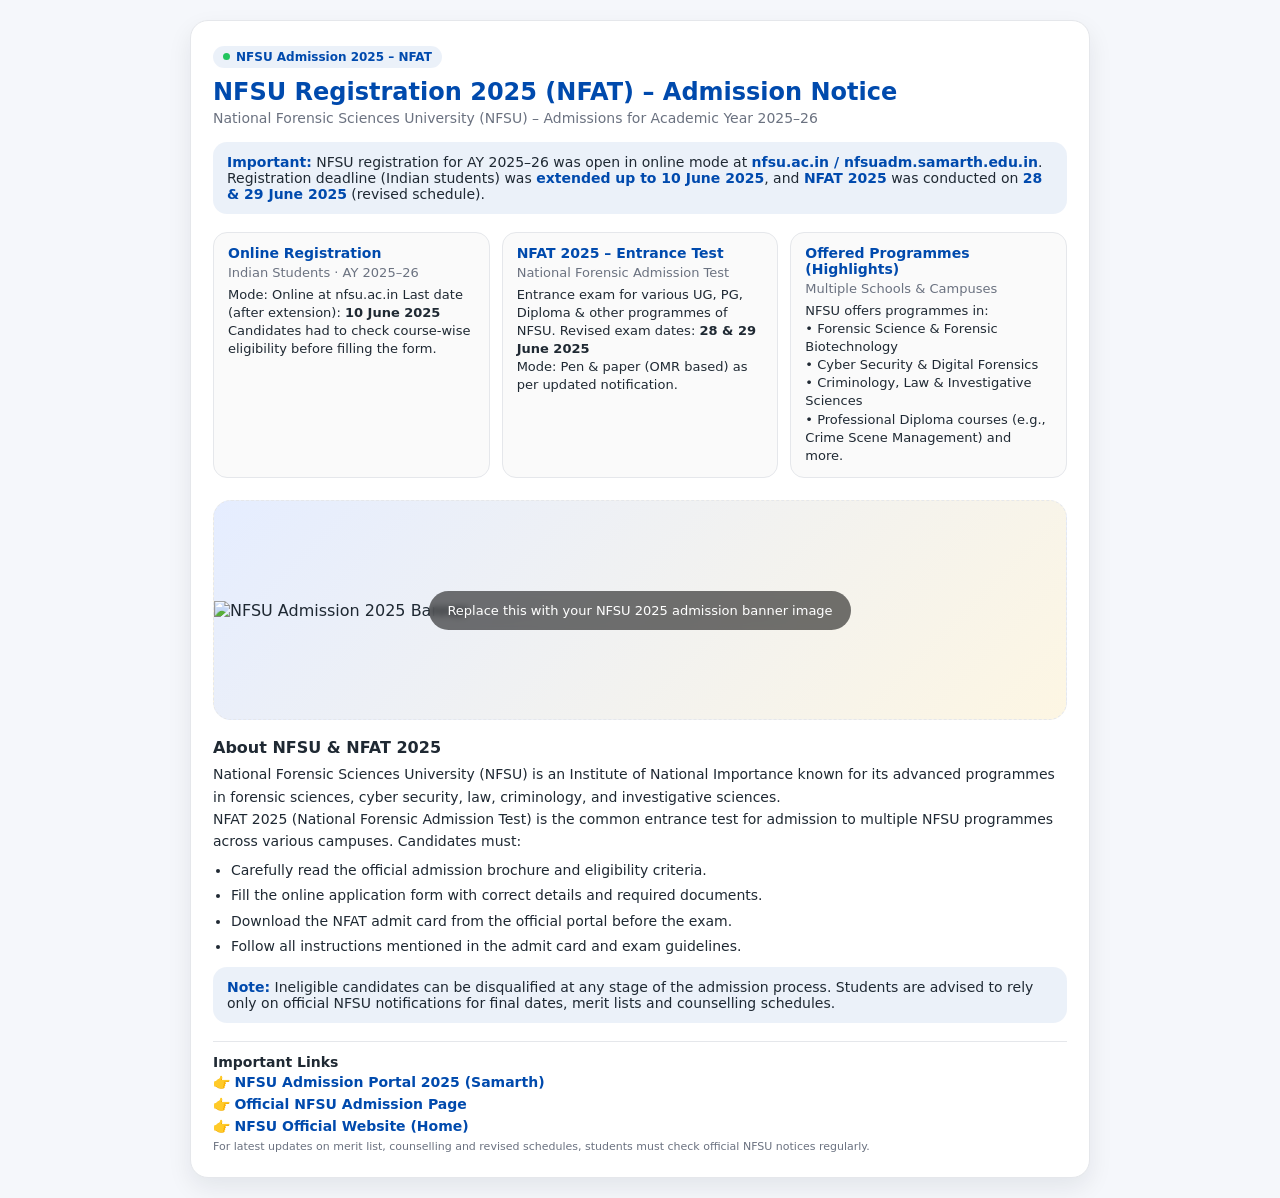
==== notice board.html @ 9d776319 "Create notice board for NFSU Admission 2025 This HTML file contains the structure and styling for a " ====
<!DOCTYPE html>
<html lang="en">
<head>
  <meta charset="UTF-8" />
  <meta name="viewport" content="width=device-width, initial-scale=1.0" />
  <title>Notice Board | NFSU Admission 2025</title>

  <!-- Simple Internal CSS – colours/font tum apne theme ke hisaab se change kar lena -->
  <style>
    :root {
      --primary: #004aad;
      --primary-soft: rgba(0, 74, 173, 0.08);
      --accent: #ffb400;
      --bg: #f5f7fb;
      --text: #1f2933;
      --muted: #6b7280;
      --border: #e5e7eb;
    }

    * {
      box-sizing: border-box;
      margin: 0;
      padding: 0;
    }

    body {
      font-family: system-ui, -apple-system, BlinkMacSystemFont, "Segoe UI", sans-serif;
      background: var(--bg);
      color: var(--text);
      padding: 20px;
    }

    .notice-wrapper {
      max-width: 900px;
      margin: 0 auto;
    }

    .notice-card {
      background: #ffffff;
      border-radius: 18px;
      padding: 24px 22px;
      box-shadow: 0 10px 25px rgba(15, 23, 42, 0.08);
      border: 1px solid var(--border);
    }

    .notice-badge {
      display: inline-flex;
      align-items: center;
      gap: 6px;
      padding: 4px 10px;
      font-size: 12px;
      border-radius: 999px;
      background: var(--primary-soft);
      color: var(--primary);
      font-weight: 600;
      margin-bottom: 10px;
    }

    .notice-badge span.dot {
      width: 7px;
      height: 7px;
      border-radius: 999px;
      background: #22c55e;
    }

    h1.notice-title {
      font-size: 24px;
      margin-bottom: 4px;
      color: var(--primary);
    }

    .notice-subtitle {
      font-size: 14px;
      color: var(--muted);
      margin-bottom: 16px;
    }

    .notice-highlight-box {
      border-radius: 14px;
      background: var(--primary-soft);
      padding: 12px 14px;
      font-size: 14px;
      margin-bottom: 18px;
    }

    .notice-highlight-box strong {
      color: var(--primary);
    }

    .notice-grid {
      display: grid;
      grid-template-columns: repeat(auto-fit, minmax(240px, 1fr));
      gap: 12px;
      margin-bottom: 20px;
    }

    .notice-item {
      border-radius: 14px;
      border: 1px solid var(--border);
      padding: 12px 14px;
      background: #fafafa;
    }

    .notice-item-title {
      font-size: 14px;
      font-weight: 700;
      margin-bottom: 4px;
      color: var(--primary);
    }

    .notice-item-meta {
      font-size: 13px;
      color: var(--muted);
      margin-bottom: 6px;
    }

    .notice-item p {
      font-size: 13px;
      line-height: 1.4;
    }

    .notice-section-title {
      font-size: 16px;
      font-weight: 700;
      margin: 18px 0 6px;
    }

    .notice-description {
      font-size: 14px;
      line-height: 1.6;
      color: var(--text);
      margin-bottom: 8px;
    }

    .notice-description ul {
      list-style: disc;
      margin-left: 18px;
      margin-top: 6px;
    }

    .notice-description li {
      font-size: 14px;
      margin-bottom: 3px;
    }

    /* BIG IMAGE PLACEHOLDER */
    .notice-image-wrapper {
      margin: 22px 0 18px;
      border-radius: 18px;
      overflow: hidden;
      border: 1px dashed var(--border);
      background: linear-gradient(135deg, #e5edff, #fdf6e3);
      display: flex;
      align-items: center;
      justify-content: center;
      min-height: 220px;
      position: relative;
    }

    .notice-image-wrapper img {
      width: 100%;
      max-height: 320px;
      object-fit: cover;
      display: block;
    }

    .notice-image-placeholder-text {
      position: absolute;
      text-align: center;
      padding: 12px 18px;
      background: rgba(0, 0, 0, 0.55);
      color: #fff;
      border-radius: 999px;
      font-size: 13px;
      backdrop-filter: blur(3px);
    }

    /* IMPORTANT LINKS */
    .notice-links {
      margin-top: 14px;
      border-top: 1px solid var(--border);
      padding-top: 12px;
      display: grid;
      gap: 10px;
    }

    .link-group-title {
      font-size: 14px;
      font-weight: 600;
      margin-bottom: 4px;
    }

    .notice-link-list {
      list-style: none;
    }

    .notice-link-list li {
      margin-bottom: 6px;
      font-size: 14px;
    }

    .notice-link-list a {
      text-decoration: none;
      color: var(--primary);
      font-weight: 600;
    }

    .notice-link-list a:hover {
      text-decoration: underline;
    }

    .small-note {
      font-size: 11px;
      color: var(--muted);
      margin-top: 4px;
    }

    @media (max-width: 480px) {
      h1.notice-title {
        font-size: 20px;
      }
      .notice-card {
        padding: 18px 14px;
      }
    }
  </style>
</head>

<body>
  <div class="notice-wrapper">
    <section id="notice-nfsu-2025" class="notice-card">
      <!-- Status Badge -->
      <div class="notice-badge">
        <span class="dot"></span>
        NFSU Admission 2025 – NFAT
      </div>

      <!-- Main Heading -->
      <h1 class="notice-title">NFSU Registration 2025 (NFAT) – Admission Notice</h1>
      <p class="notice-subtitle">
        National Forensic Sciences University (NFSU) – Admissions for Academic Year 2025–26
      </p>

      <!-- Top Highlight (Dates) -->
      <div class="notice-highlight-box">
        <strong>Important:</strong>
        NFSU registration for AY 2025–26 was open in online mode at
        <strong>nfsu.ac.in / nfsuadm.samarth.edu.in</strong>.  
        Registration deadline (Indian students) was <strong>extended up to 10 June 2025</strong>, and
        <strong>NFAT 2025</strong> was conducted on <strong>28 &amp; 29 June 2025</strong>
        (revised schedule).
      </div>

      <!-- Key Details Grid -->
      <div class="notice-grid">
        <div class="notice-item">
          <div class="notice-item-title">Online Registration</div>
          <div class="notice-item-meta">Indian Students · AY 2025–26</div>
          <p>
            Mode: Online at nfsu.ac.in  
            Last date (after extension): <strong>10 June 2025</strong>  
            Candidates had to check course-wise eligibility before filling the form.
          </p>
        </div>

        <div class="notice-item">
          <div class="notice-item-title">NFAT 2025 – Entrance Test</div>
          <div class="notice-item-meta">National Forensic Admission Test</div>
          <p>
            Entrance exam for various UG, PG, Diploma &amp; other programmes of NFSU.  
            Revised exam dates: <strong>28 &amp; 29 June 2025</strong><br>
            Mode: Pen &amp; paper (OMR based) as per updated notification.
          </p>
        </div>

        <div class="notice-item">
          <div class="notice-item-title">Offered Programmes (Highlights)</div>
          <div class="notice-item-meta">Multiple Schools &amp; Campuses</div>
          <p>
            NFSU offers programmes in:
            <br>• Forensic Science &amp; Forensic Biotechnology  
            <br>• Cyber Security &amp; Digital Forensics  
            <br>• Criminology, Law &amp; Investigative Sciences  
            <br>• Professional Diploma courses (e.g., Crime Scene Management) and more.
          </p>
        </div>
      </div>

      <!-- BIG IMAGE PLACEHOLDER -->
      <div class="notice-image-wrapper">
        <!-- 
          Yahan apni image ka path daal dena:
          Example: images/nfsu-banner.jpg
        -->
        <img src="images/nfsu-admission-2025-banner.jpg" alt="NFSU Admission 2025 Banner" />
        <div class="notice-image-placeholder-text">
          Replace this with your NFSU 2025 admission banner image
        </div>
      </div>

      <!-- About / Description -->
      <h2 class="notice-section-title">About NFSU &amp; NFAT 2025</h2>
      <div class="notice-description">
        <p>
          National Forensic Sciences University (NFSU) is an Institute of National Importance
          known for its advanced programmes in forensic sciences, cyber security, law,
          criminology, and investigative sciences.
        </p>
        <p>
          NFAT 2025 (National Forensic Admission Test) is the common entrance test for
          admission to multiple NFSU programmes across various campuses. Candidates must:
        </p>
        <ul>
          <li>Carefully read the official admission brochure and eligibility criteria.</li>
          <li>Fill the online application form with correct details and required documents.</li>
          <li>Download the NFAT admit card from the official portal before the exam.</li>
          <li>Follow all instructions mentioned in the admit card and exam guidelines.</li>
        </ul>
      </div>

      <!-- Important Note -->
      <div class="notice-highlight-box" style="margin-top: 10px;">
        <strong>Note:</strong>
        Ineligible candidates can be disqualified at any stage of the admission process.
        Students are advised to rely only on official NFSU notifications for final dates,
        merit lists and counselling schedules.
      </div>

      <!-- IMPORTANT LINKS SECTION -->
      <div class="notice-links">
        <div>
          <div class="link-group-title">Important Links</div>
          <ul class="notice-link-list">
            <li>
              👉
              <a href="https://nfsuadm.samarth.edu.in/" target="_blank" rel="noopener noreferrer">
                NFSU Admission Portal 2025 (Samarth)
              </a>
            </li>
            <li>
              👉
              <a href="https://nfsu.ac.in/admission" target="_blank" rel="noopener noreferrer">
                Official NFSU Admission Page
              </a>
            </li>
            <li>
              👉
              <a href="https://nfsu.ac.in" target="_blank" rel="noopener noreferrer">
                NFSU Official Website (Home)
              </a>
            </li>
          </ul>
          <p class="small-note">
            For latest updates on merit list, counselling and revised schedules, students must
            check official NFSU notices regularly.
          </p>
        </div>
      </div>
    </section>
  </div>
</body>
</html>
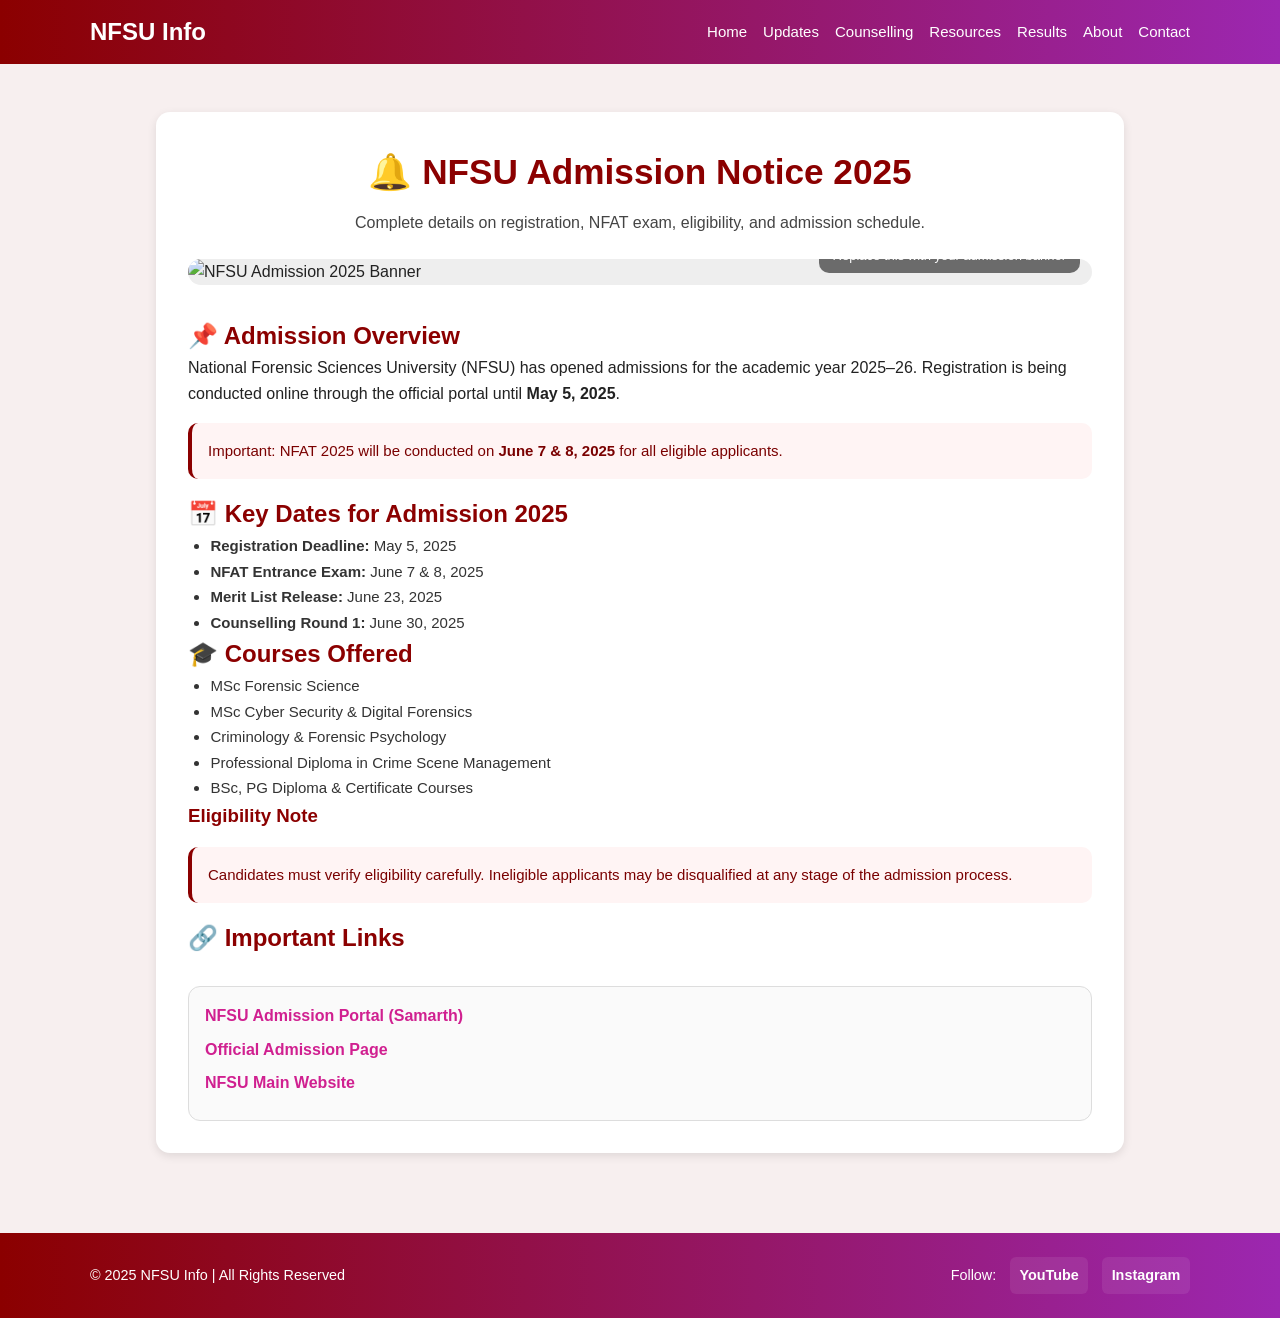
==== commit 3dd09de2: "Update title and restructure notice board layout" ====
--- a/notice board.html
+++ b/notice board.html
@@ -3,360 +3,203 @@
 <head>
   <meta charset="UTF-8" />
   <meta name="viewport" content="width=device-width, initial-scale=1.0" />
-  <title>Notice Board | NFSU Admission 2025</title>
-
-  <!-- Simple Internal CSS – colours/font tum apne theme ke hisaab se change kar lena -->
+  <title>NFSU Info | Admission Notice 2025</title>
+  <link rel="stylesheet" href="style.css" />
   <style>
-    :root {
-      --primary: #004aad;
-      --primary-soft: rgba(0, 74, 173, 0.08);
-      --accent: #ffb400;
-      --bg: #f5f7fb;
-      --text: #1f2933;
-      --muted: #6b7280;
-      --border: #e5e7eb;
-    }
-
-    * {
-      box-sizing: border-box;
+    body {
+      background: #f7efef;
+      font-family: "Segoe UI", Arial, sans-serif;
       margin: 0;
       padding: 0;
     }
 
-    body {
-      font-family: system-ui, -apple-system, BlinkMacSystemFont, "Segoe UI", sans-serif;
-      background: var(--bg);
-      color: var(--text);
-      padding: 20px;
-    }
-
-    .notice-wrapper {
-      max-width: 900px;
-      margin: 0 auto;
+    .notice-container {
+      max-width: 1000px;
+      margin: auto;
+      padding: 3rem 1rem;
     }
 
     .notice-card {
-      background: #ffffff;
-      border-radius: 18px;
-      padding: 24px 22px;
-      box-shadow: 0 10px 25px rgba(15, 23, 42, 0.08);
-      border: 1px solid var(--border);
-    }
-
-    .notice-badge {
-      display: inline-flex;
-      align-items: center;
-      gap: 6px;
-      padding: 4px 10px;
-      font-size: 12px;
-      border-radius: 999px;
-      background: var(--primary-soft);
-      color: var(--primary);
+      background: #fff;
+      padding: 2rem;
+      border-radius: 14px;
+      box-shadow: 0 3px 10px rgba(0,0,0,0.1);
+    }
+
+    h1 {
+      color: #8B0000;
+      font-size: 2.2rem;
+      margin-bottom: 0.6rem;
+      text-align: center;
+    }
+
+    h2, h3 {
+      color: #8B0000;
+    }
+
+    .sub-text {
+      text-align: center;
+      margin-bottom: 1.5rem;
+      color: #444;
+    }
+
+    /* Banner Image */
+    .banner-wrapper {
+      position: relative;
+      border-radius: 14px;
+      overflow: hidden;
+      margin: 1.5rem 0 2rem;
+      background: #eee;
+    }
+
+    .banner-wrapper img {
+      width: 100%;
+      height: 300px;
+      object-fit: cover;
+    }
+
+    .banner-note {
+      position: absolute;
+      bottom: 12px;
+      right: 12px;
+      background: rgba(0,0,0,0.55);
+      color: #fff;
+      padding: 6px 14px;
+      font-size: 13px;
+      border-radius: 10px;
+    }
+
+    /* Highlight Box */
+    .highlight {
+      background: #fff4f4;
+      padding: 1rem;
+      border-left: 4px solid #8B0000;
+      border-radius: 10px;
+      margin: 1rem 0;
+      color: #7a0000;
+      font-size: 15px;
+    }
+
+    /* List styling */
+    ul {
+      margin-left: 1.4rem;
+      line-height: 1.7;
+      color: #333;
+      font-size: 15px;
+    }
+
+    /* Links */
+    .important-links {
+      margin-top: 1.8rem;
+      background: #fafafa;
+      padding: 1rem;
+      border-radius: 12px;
+      border: 1px solid #ddd;
+    }
+
+    .important-links a {
+      display: block;
+      margin-bottom: 8px;
+      color: #d02090;
       font-weight: 600;
-      margin-bottom: 10px;
-    }
-
-    .notice-badge span.dot {
-      width: 7px;
-      height: 7px;
-      border-radius: 999px;
-      background: #22c55e;
-    }
-
-    h1.notice-title {
-      font-size: 24px;
-      margin-bottom: 4px;
-      color: var(--primary);
-    }
-
-    .notice-subtitle {
-      font-size: 14px;
-      color: var(--muted);
-      margin-bottom: 16px;
-    }
-
-    .notice-highlight-box {
-      border-radius: 14px;
-      background: var(--primary-soft);
-      padding: 12px 14px;
-      font-size: 14px;
-      margin-bottom: 18px;
-    }
-
-    .notice-highlight-box strong {
-      color: var(--primary);
-    }
-
-    .notice-grid {
-      display: grid;
-      grid-template-columns: repeat(auto-fit, minmax(240px, 1fr));
-      gap: 12px;
-      margin-bottom: 20px;
-    }
-
-    .notice-item {
-      border-radius: 14px;
-      border: 1px solid var(--border);
-      padding: 12px 14px;
-      background: #fafafa;
-    }
-
-    .notice-item-title {
-      font-size: 14px;
-      font-weight: 700;
-      margin-bottom: 4px;
-      color: var(--primary);
-    }
-
-    .notice-item-meta {
-      font-size: 13px;
-      color: var(--muted);
-      margin-bottom: 6px;
-    }
-
-    .notice-item p {
-      font-size: 13px;
-      line-height: 1.4;
-    }
-
-    .notice-section-title {
-      font-size: 16px;
-      font-weight: 700;
-      margin: 18px 0 6px;
-    }
-
-    .notice-description {
-      font-size: 14px;
-      line-height: 1.6;
-      color: var(--text);
-      margin-bottom: 8px;
-    }
-
-    .notice-description ul {
-      list-style: disc;
-      margin-left: 18px;
-      margin-top: 6px;
-    }
-
-    .notice-description li {
-      font-size: 14px;
-      margin-bottom: 3px;
-    }
-
-    /* BIG IMAGE PLACEHOLDER */
-    .notice-image-wrapper {
-      margin: 22px 0 18px;
-      border-radius: 18px;
-      overflow: hidden;
-      border: 1px dashed var(--border);
-      background: linear-gradient(135deg, #e5edff, #fdf6e3);
-      display: flex;
-      align-items: center;
-      justify-content: center;
-      min-height: 220px;
-      position: relative;
-    }
-
-    .notice-image-wrapper img {
-      width: 100%;
-      max-height: 320px;
-      object-fit: cover;
-      display: block;
-    }
-
-    .notice-image-placeholder-text {
-      position: absolute;
-      text-align: center;
-      padding: 12px 18px;
-      background: rgba(0, 0, 0, 0.55);
-      color: #fff;
-      border-radius: 999px;
-      font-size: 13px;
-      backdrop-filter: blur(3px);
-    }
-
-    /* IMPORTANT LINKS */
-    .notice-links {
-      margin-top: 14px;
-      border-top: 1px solid var(--border);
-      padding-top: 12px;
-      display: grid;
-      gap: 10px;
-    }
-
-    .link-group-title {
-      font-size: 14px;
-      font-weight: 600;
-      margin-bottom: 4px;
-    }
-
-    .notice-link-list {
-      list-style: none;
-    }
-
-    .notice-link-list li {
-      margin-bottom: 6px;
-      font-size: 14px;
-    }
-
-    .notice-link-list a {
       text-decoration: none;
-      color: var(--primary);
-      font-weight: 600;
-    }
-
-    .notice-link-list a:hover {
+    }
+
+    .important-links a:hover {
       text-decoration: underline;
     }
 
-    .small-note {
-      font-size: 11px;
-      color: var(--muted);
-      margin-top: 4px;
-    }
-
-    @media (max-width: 480px) {
-      h1.notice-title {
-        font-size: 20px;
-      }
-      .notice-card {
-        padding: 18px 14px;
-      }
-    }
   </style>
 </head>
-
 <body>
-  <div class="notice-wrapper">
-    <section id="notice-nfsu-2025" class="notice-card">
-      <!-- Status Badge -->
-      <div class="notice-badge">
-        <span class="dot"></span>
-        NFSU Admission 2025 – NFAT
-      </div>
-
-      <!-- Main Heading -->
-      <h1 class="notice-title">NFSU Registration 2025 (NFAT) – Admission Notice</h1>
-      <p class="notice-subtitle">
-        National Forensic Sciences University (NFSU) – Admissions for Academic Year 2025–26
+
+  <!-- Navbar (as provided) -->
+  <header>
+    <nav class="navbar">
+      <div class="logo">NFSU Info</div>
+      <div class="menu-btn" aria-label="menu">&#9776;</div>
+      <ul class="nav-links">
+        <li><a href="index.html">Home</a></li>
+        <li><a href="updates.html">Updates</a></li>
+        <li><a href="counselling.html">Counselling</a></li>
+        <li><a href="resources.html">Resources</a></li>
+        <li><a href="results.html">Results</a></li>
+        <li><a href="about.html">About</a></li>
+        <li><a href="contact.html">Contact</a></li>
+      </ul>
+    </nav>
+  </header>
+
+
+  <!-- FULL NOTICE CONTENT -->
+  <main class="notice-container">
+    <div class="notice-card">
+
+      <h1>🔔 NFSU Admission Notice 2025</h1>
+      <p class="sub-text">Complete details on registration, NFAT exam, eligibility, and admission schedule.</p>
+
+      <!-- Banner Image -->
+      <div class="banner-wrapper">
+        <img src="images/nfsu-admission-2025-banner.jpg" alt="NFSU Admission 2025 Banner">
+        <div class="banner-note">Replace this with your admission banner</div>
+      </div>
+
+      <h2>📌 Admission Overview</h2>
+      <p>
+        National Forensic Sciences University (NFSU) has opened admissions for the academic year 2025–26.
+        Registration is being conducted online through the official portal until
+        <strong>May 5, 2025</strong>.
       </p>
 
-      <!-- Top Highlight (Dates) -->
-      <div class="notice-highlight-box">
-        <strong>Important:</strong>
-        NFSU registration for AY 2025–26 was open in online mode at
-        <strong>nfsu.ac.in / nfsuadm.samarth.edu.in</strong>.  
-        Registration deadline (Indian students) was <strong>extended up to 10 June 2025</strong>, and
-        <strong>NFAT 2025</strong> was conducted on <strong>28 &amp; 29 June 2025</strong>
-        (revised schedule).
-      </div>
-
-      <!-- Key Details Grid -->
-      <div class="notice-grid">
-        <div class="notice-item">
-          <div class="notice-item-title">Online Registration</div>
-          <div class="notice-item-meta">Indian Students · AY 2025–26</div>
-          <p>
-            Mode: Online at nfsu.ac.in  
-            Last date (after extension): <strong>10 June 2025</strong>  
-            Candidates had to check course-wise eligibility before filling the form.
-          </p>
-        </div>
-
-        <div class="notice-item">
-          <div class="notice-item-title">NFAT 2025 – Entrance Test</div>
-          <div class="notice-item-meta">National Forensic Admission Test</div>
-          <p>
-            Entrance exam for various UG, PG, Diploma &amp; other programmes of NFSU.  
-            Revised exam dates: <strong>28 &amp; 29 June 2025</strong><br>
-            Mode: Pen &amp; paper (OMR based) as per updated notification.
-          </p>
-        </div>
-
-        <div class="notice-item">
-          <div class="notice-item-title">Offered Programmes (Highlights)</div>
-          <div class="notice-item-meta">Multiple Schools &amp; Campuses</div>
-          <p>
-            NFSU offers programmes in:
-            <br>• Forensic Science &amp; Forensic Biotechnology  
-            <br>• Cyber Security &amp; Digital Forensics  
-            <br>• Criminology, Law &amp; Investigative Sciences  
-            <br>• Professional Diploma courses (e.g., Crime Scene Management) and more.
-          </p>
-        </div>
-      </div>
-
-      <!-- BIG IMAGE PLACEHOLDER -->
-      <div class="notice-image-wrapper">
-        <!-- 
-          Yahan apni image ka path daal dena:
-          Example: images/nfsu-banner.jpg
-        -->
-        <img src="images/nfsu-admission-2025-banner.jpg" alt="NFSU Admission 2025 Banner" />
-        <div class="notice-image-placeholder-text">
-          Replace this with your NFSU 2025 admission banner image
-        </div>
-      </div>
-
-      <!-- About / Description -->
-      <h2 class="notice-section-title">About NFSU &amp; NFAT 2025</h2>
-      <div class="notice-description">
-        <p>
-          National Forensic Sciences University (NFSU) is an Institute of National Importance
-          known for its advanced programmes in forensic sciences, cyber security, law,
-          criminology, and investigative sciences.
-        </p>
-        <p>
-          NFAT 2025 (National Forensic Admission Test) is the common entrance test for
-          admission to multiple NFSU programmes across various campuses. Candidates must:
-        </p>
-        <ul>
-          <li>Carefully read the official admission brochure and eligibility criteria.</li>
-          <li>Fill the online application form with correct details and required documents.</li>
-          <li>Download the NFAT admit card from the official portal before the exam.</li>
-          <li>Follow all instructions mentioned in the admit card and exam guidelines.</li>
-        </ul>
-      </div>
-
-      <!-- Important Note -->
-      <div class="notice-highlight-box" style="margin-top: 10px;">
-        <strong>Note:</strong>
-        Ineligible candidates can be disqualified at any stage of the admission process.
-        Students are advised to rely only on official NFSU notifications for final dates,
-        merit lists and counselling schedules.
-      </div>
-
-      <!-- IMPORTANT LINKS SECTION -->
-      <div class="notice-links">
-        <div>
-          <div class="link-group-title">Important Links</div>
-          <ul class="notice-link-list">
-            <li>
-              👉
-              <a href="https://nfsuadm.samarth.edu.in/" target="_blank" rel="noopener noreferrer">
-                NFSU Admission Portal 2025 (Samarth)
-              </a>
-            </li>
-            <li>
-              👉
-              <a href="https://nfsu.ac.in/admission" target="_blank" rel="noopener noreferrer">
-                Official NFSU Admission Page
-              </a>
-            </li>
-            <li>
-              👉
-              <a href="https://nfsu.ac.in" target="_blank" rel="noopener noreferrer">
-                NFSU Official Website (Home)
-              </a>
-            </li>
-          </ul>
-          <p class="small-note">
-            For latest updates on merit list, counselling and revised schedules, students must
-            check official NFSU notices regularly.
-          </p>
-        </div>
-      </div>
-    </section>
-  </div>
+      <div class="highlight">
+        Important: NFAT 2025 will be conducted on <strong>June 7 & 8, 2025</strong> for all eligible applicants.
+      </div>
+
+      <h2>📅 Key Dates for Admission 2025</h2>
+      <ul>
+        <li><strong>Registration Deadline:</strong> May 5, 2025</li>
+        <li><strong>NFAT Entrance Exam:</strong> June 7 & 8, 2025</li>
+        <li><strong>Merit List Release:</strong> June 23, 2025</li>
+        <li><strong>Counselling Round 1:</strong> June 30, 2025</li>
+      </ul>
+
+      <h2>🎓 Courses Offered</h2>
+      <ul>
+        <li>MSc Forensic Science</li>
+        <li>MSc Cyber Security & Digital Forensics</li>
+        <li>Criminology & Forensic Psychology</li>
+        <li>Professional Diploma in Crime Scene Management</li>
+        <li>BSc, PG Diploma & Certificate Courses</li>
+      </ul>
+
+      <h3>Eligibility Note</h3>
+      <div class="highlight">
+        Candidates must verify eligibility carefully.  
+        Ineligible applicants may be disqualified at any stage of the admission process.
+      </div>
+
+      <h2>🔗 Important Links</h2>
+      <div class="important-links">
+        <a href="https://nfsuadm.samarth.edu.in" target="_blank">NFSU Admission Portal (Samarth)</a>
+        <a href="https://nfsu.ac.in/admission" target="_blank">Official Admission Page</a>
+        <a href="https://nfsu.ac.in" target="_blank">NFSU Main Website</a>
+      </div>
+
+    </div>
+  </main>
+
+
+  <!-- Footer -->
+  <footer>
+    <div class="footer-inner">
+      <div class="left">© 2025 NFSU Info | All Rights Reserved</div>
+      <div class="right social-links">
+        <span>Follow:</span>
+        <a href="#" target="_blank">YouTube</a>
+        <a href="#" target="_blank">Instagram</a>
+      </div>
+    </div>
+  </footer>
+
 </body>
 </html>
--- a/style.css
+++ b/style.css
@@ -0,0 +1,457 @@
+/* ---------- COLOR THEME: NFSU INFO ---------- */
+:root {
+  --primary: #8B0000;          /* dark maroon red */
+  --gradient-secondary: #9C27B0; /* purple blend */
+  --text-dark: #222222;
+  --text-light: #ffffff;
+  --accent: #E53935;           /* bright red for buttons */
+  --bg-light: #faf6f6;
+}
+
+/* ---------- BASE STYLES ---------- */
+* {
+  margin: 0;
+  padding: 0;
+  box-sizing: border-box;
+  font-family: "Poppins", sans-serif;
+}
+
+body {
+  background: var(--bg-light);
+  color: var(--text-dark);
+  line-height: 1.6;
+}
+
+/* ---------- NAVBAR ---------- */
+header {
+  background: linear-gradient(90deg, var(--primary), var(--gradient-secondary));
+  color: var(--text-light);
+  padding: 0.8rem 1rem;
+}
+
+.navbar {
+  display: flex;
+  justify-content: space-between;
+  align-items: center;
+  flex-wrap: wrap;
+  max-width: 1100px;
+  margin: auto;
+}
+
+.logo {
+  font-size: 1.5rem;
+  font-weight: 700;
+  color: var(--text-light);
+}
+
+.nav-links {
+  list-style: none;
+  display: flex;
+  flex-wrap: wrap;
+}
+
+.nav-links li {
+  margin-left: 1rem;
+}
+
+.nav-links a {
+  color: var(--text-light);
+  text-decoration: none;
+  font-weight: 500;
+}
+
+.nav-links a:hover,
+.nav-links .active {
+  color: var(--accent);
+}
+
+/* ---------- MOBILE MENU ---------- */
+.menu-btn {
+  font-size: 1.8rem;
+  cursor: pointer;
+  display: none;
+  color: var(--text-light);
+}
+
+@media (max-width: 768px) {
+  .menu-btn {
+    display: block;
+  }
+
+  .nav-links {
+    display: none;
+    flex-direction: column;
+    width: 100%;
+    background: linear-gradient(90deg, var(--primary), var(--gradient-secondary));
+    text-align: center;
+    padding: 1rem 0;
+  }
+
+  .nav-links.active {
+    display: flex;
+  }
+
+  .nav-links li {
+    margin: 1rem 0;
+  }
+}
+
+/* ---------- HERO SECTION ---------- */
+.hero {
+  background: linear-gradient(to right, var(--primary), var(--gradient-secondary));
+  color: var(--text-light);
+  text-align: center;
+  padding: 4rem 1rem;
+}
+
+.hero h1 {
+  font-size: 2.4rem;
+  margin-bottom: 0.5rem;
+}
+
+.hero p {
+  font-size: 1.1rem;
+  margin-bottom: 1rem;
+}
+
+.btn-primary {
+  display: inline-block;
+  background: var(--accent);
+  color: var(--text-light);
+  padding: 0.7rem 1.3rem;
+  border-radius: 8px;
+  text-decoration: none;
+  font-weight: 600;
+  transition: 0.3s;
+}
+
+.btn-primary:hover {
+  opacity: 0.9;
+  transform: scale(1.05);
+}
+
+/* ---------- UPDATES PREVIEW ---------- */
+.updates-preview {
+  padding: 3rem 1rem;
+  text-align: center;
+}
+
+.updates-container {
+  display: grid;
+  grid-template-columns: 1fr;
+  gap: 1.5rem;
+  max-width: 1100px;
+  margin: 2rem auto;
+}
+
+.update-card {
+  background: #fff;
+  border-radius: 10px;
+  box-shadow: 0 2px 6px rgba(0,0,0,0.1);
+  padding: 1.5rem;
+  text-align: left;
+  transition: transform 0.2s;
+}
+
+.update-card:hover {
+  transform: translateY(-5px);
+}
+
+.update-card h3 {
+  color: var(--primary);
+  margin-bottom: 0.5rem;
+}
+
+.btn-link {
+  display: inline-block;
+  color: var(--gradient-secondary);
+  margin-top: 0.5rem;
+  text-decoration: none;
+  font-weight: 500;
+}
+
+.btn-link:hover {
+  color: var(--accent);
+}
+
+/* ---------- COUNSELLING SECTION ---------- */
+.counselling-section {
+  background: url('../images/counselling-bg.jpg') center/cover no-repeat;
+  position: relative;
+  padding: 6rem 1rem;
+  color: #fff;
+  text-align: center;
+}
+
+.counselling-section::before {
+  content: "";
+  position: absolute;
+  top: 0;
+  left: 0;
+  right: 0;
+  bottom: 0;
+  background: linear-gradient(to top, rgba(139,0,0,0.85), rgba(156,39,176,0.4));
+}
+
+.counselling-section .overlay {
+  position: relative;
+  z-index: 2;
+  max-width: 900px;
+  margin: auto;
+}
+
+/* ---------- UNIVERSITIES SLIDER ---------- */
+.universities {
+  text-align: center;
+  padding: 3rem 1rem;
+}
+
+.universities h2 {
+  color: var(--primary);
+  font-size: 1.8rem;
+  margin-bottom: 2rem;
+}
+
+.slider {
+  overflow: hidden;
+  max-width: 1100px;
+  margin: auto;
+}
+
+.slide-track {
+  display: flex;
+  width: calc(340px * 12);
+
+  animation: scroll 28s linear infinite;
+  align-items: center;
+}
+
+.slide-track img {
+  width: 320px;         /* bigger image size */
+  height: 180px;        /* fixed uniform height */
+  object-fit: cover;    /* prevents stretching */
+  margin: 0 1.5rem;
+  border-radius: 12px;
+  background: #fff;
+  box-shadow: 0 2px 8px rgba(0,0,0,0.1);
+  transition: transform 0.3s;
+}
+
+
+.slide-track img:hover {
+  transform: scale(1.1);
+}
+
+@keyframes scroll {
+  0% { transform: translateX(0); }
+  100% { transform: translateX(-50%); }
+}
+
+/* ---------- GUIDANCE SECTION ---------- */
+.guidance {
+  background: #fff;
+  padding: 4rem 1rem;
+}
+
+.guidance-content {
+  display: flex;
+  align-items: center;
+  justify-content: center;
+  flex-wrap: wrap;
+  gap: 2rem;
+  max-width: 1100px;
+  margin: auto;
+}
+
+.guidance .left img {
+  width: 320px;
+  border-radius: 12px;
+  box-shadow: 0 6px 18px rgba(0,0,0,0.08);
+}
+
+.guidance .right {
+  max-width: 560px;
+}
+
+.guidance .right h3 {
+  color: var(--primary);
+  font-size: 1.6rem;
+  margin-bottom: 1rem;
+}
+
+.guidance .right p {
+  margin-bottom: 1.5rem;
+  line-height: 1.7;
+}
+
+/* ---------- FOOTER ---------- */
+footer {
+  background: linear-gradient(90deg, var(--primary), var(--gradient-secondary));
+  color: var(--text-light);
+  text-align: center;
+  padding: 1.5rem 1rem;
+  margin-top: 2rem;
+  font-size: 0.9rem;
+}
+
+.footer-inner {
+  max-width: 1100px;
+  margin: auto;
+  display: flex;
+  justify-content: space-between;
+  align-items: center;
+  flex-wrap: wrap;
+}
+
+.social-links a {
+  display: inline-block;
+  margin-left: 0.6rem;
+  text-decoration: none;
+  color: var(--text-light);
+  background: rgba(255,255,255,0.08);
+  padding: 0.45rem 0.6rem;
+  border-radius: 6px;
+  font-weight: 600;
+}
+
+/* === HERO SECTION (New Layout) === */
+.hero {
+  background: linear-gradient(90deg, #f5f9ff 0%, #ffffff 100%);
+  padding: 100px 8%;
+}
+
+.hero-container {
+  display: flex;
+  align-items: center;
+  justify-content: space-between;
+  flex-wrap: wrap;
+  gap: 2rem;
+}
+
+.hero-text {
+  flex: 1 1 45%;
+  max-width: 550px;
+}
+
+.hero-text .tagline {
+  color: #007b55;
+  font-weight: 600;
+  text-transform: uppercase;
+  margin-bottom: 10px;
+}
+
+.hero-text h1 {
+  font-size: 2.5rem;
+  font-weight: 700;
+  color: #0b2239;
+  margin-bottom: 20px;
+  line-height: 1.3;
+}
+
+.hero-text p {
+  font-size: 1.05rem;
+  color: #444;
+  margin-bottom: 30px;
+}
+
+.btn-primary {
+  background-color: #007b55;
+  color: #fff;
+  padding: 12px 28px;
+  border-radius: 8px;
+  text-decoration: none;
+  font-weight: 600;
+  transition: all 0.3s ease;
+}
+
+.btn-primary:hover {
+  background-color: #005c3f;
+}
+
+/* === HERO IMAGE SIDE === */
+.hero-image {
+  position: relative;
+  flex: 1 1 45%;
+  display: flex;
+  align-items: center;
+  justify-content: center;
+}
+
+.hero-image img {
+  width: 100%;
+  max-width: 400px;
+  z-index: 2;
+  position: relative;
+}
+
+.circle-bg {
+  position: absolute;
+  width: 420px;
+  height: 420px;
+  background: radial-gradient(circle, #ffe8cc 0%, #fff5e1 100%);
+  border-radius: 50%;
+  z-index: 1;
+}
+
+/* === PROMO BANNER (Footer Section like Eduker) === */
+.promo-banner {
+  position: relative;
+  background: url("college-bg.jpg") center/cover no-repeat; /* apni bg image yahan daalo */
+  padding: 100px 20px;
+  text-align: center;
+  color: #fff;
+  overflow: hidden;
+}
+
+.promo-overlay {
+  position: absolute;
+  inset: 0;
+  background: rgba(0, 0, 0, 0.55);
+  z-index: 1;
+}
+
+.promo-content {
+  position: relative;
+  z-index: 2;
+  max-width: 800px;
+  margin: 0 auto;
+}
+
+.promo-content h2 {
+  font-size: 2rem;
+  font-weight: 700;
+  margin-bottom: 25px;
+  line-height: 1.4;
+}
+
+.promo-btn {
+  background: #ffcc00;
+  color: #000;
+  padding: 14px 32px;
+  border-radius: 6px;
+  text-decoration: none;
+  font-weight: 600;
+  transition: 0.3s;
+}
+
+.promo-btn:hover {
+  background: #ffaa00;
+}
+
+/* === RESPONSIVE FIX === */
+@media (max-width: 900px) {
+  .hero-container {
+    flex-direction: column-reverse;
+    text-align: center;
+  }
+  .hero-image img {
+    max-width: 300px;
+  }
+  .circle-bg {
+    width: 320px;
+    height: 320px;
+  }
+  .promo-content h2 {
+    font-size: 1.5rem;
+  }
+}
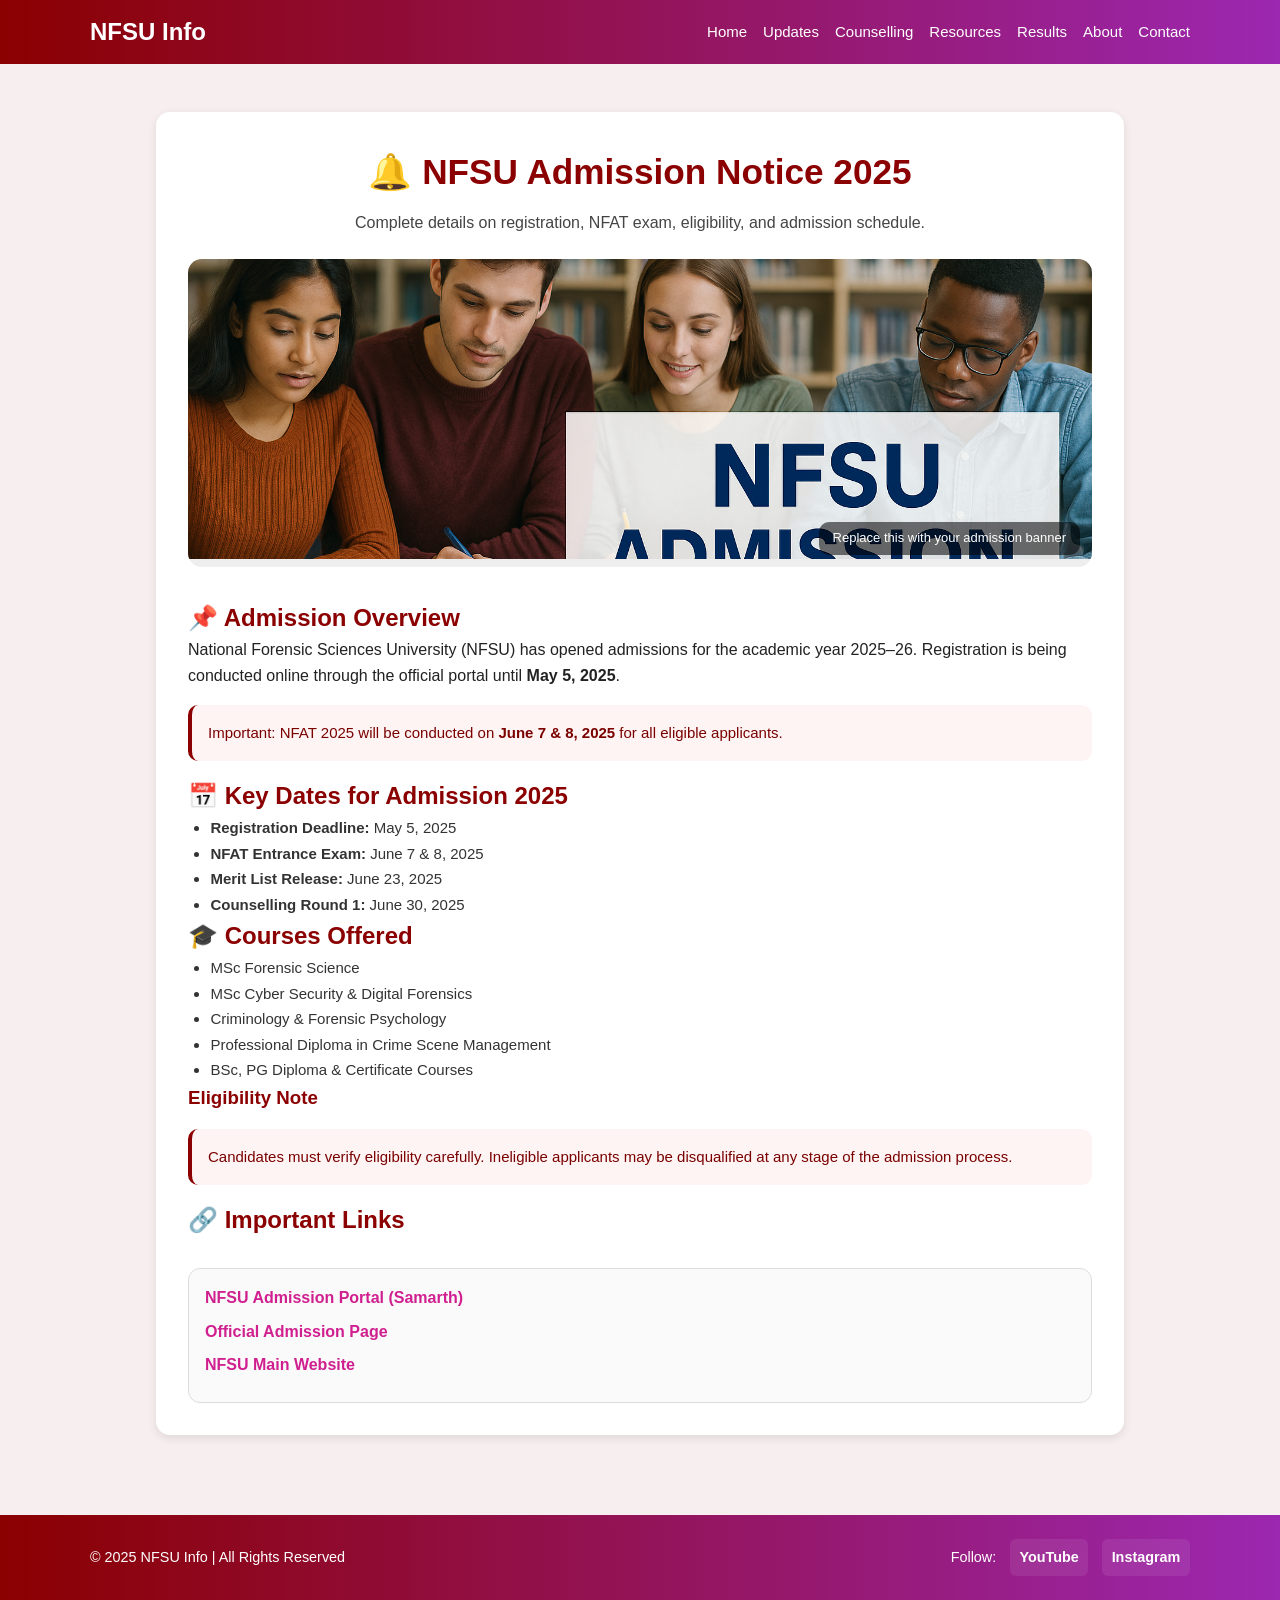
==== commit e54cffad: "Fix banner image source in notice board.html" ====
--- a/notice board.html
+++ b/notice board.html
@@ -140,7 +140,7 @@
 
       <!-- Banner Image -->
       <div class="banner-wrapper">
-        <img src="images/nfsu-admission-2025-banner.jpg" alt="NFSU Admission 2025 Banner">
+        <img src="imagesnfsuadmission.png" alt="NFSU Admission 2025 Banner">
         <div class="banner-note">Replace this with your admission banner</div>
       </div>
 
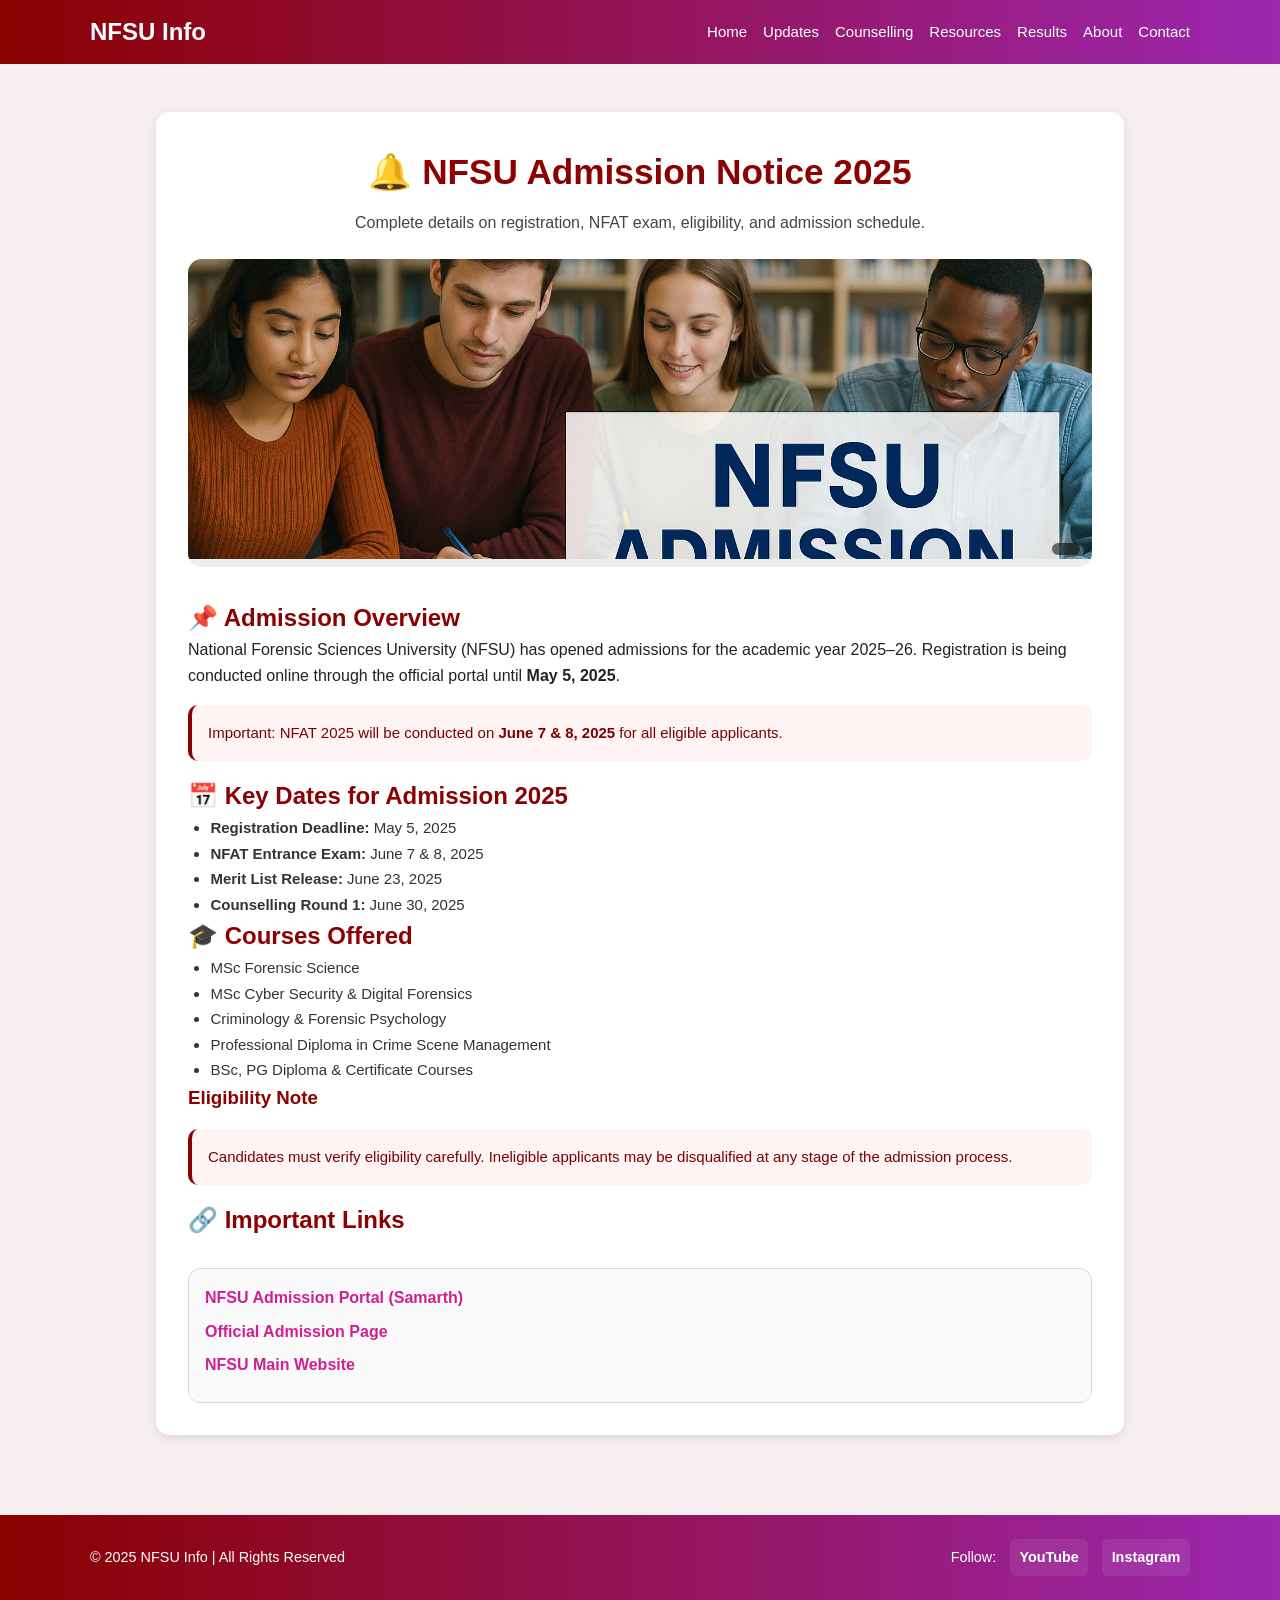
==== commit 6b3bfc98: "Update social links and remove banner note" ====
--- a/notice board.html
+++ b/notice board.html
@@ -141,7 +141,7 @@
       <!-- Banner Image -->
       <div class="banner-wrapper">
         <img src="imagesnfsuadmission.png" alt="NFSU Admission 2025 Banner">
-        <div class="banner-note">Replace this with your admission banner</div>
+        <div class="banner-note"></div>
       </div>
 
       <h2>📌 Admission Overview</h2>
@@ -195,8 +195,8 @@
       <div class="left">© 2025 NFSU Info | All Rights Reserved</div>
       <div class="right social-links">
         <span>Follow:</span>
-        <a href="#" target="_blank">YouTube</a>
-        <a href="#" target="_blank">Instagram</a>
+        <a href="https://www.youtube.com/@nfsuinfo" target="_blank">YouTube</a>
+        <a href="instagram.com/nfsuinfo/?utm_source=ig_web_button_share_sheet" target="_blank">Instagram</a>
       </div>
     </div>
   </footer>
